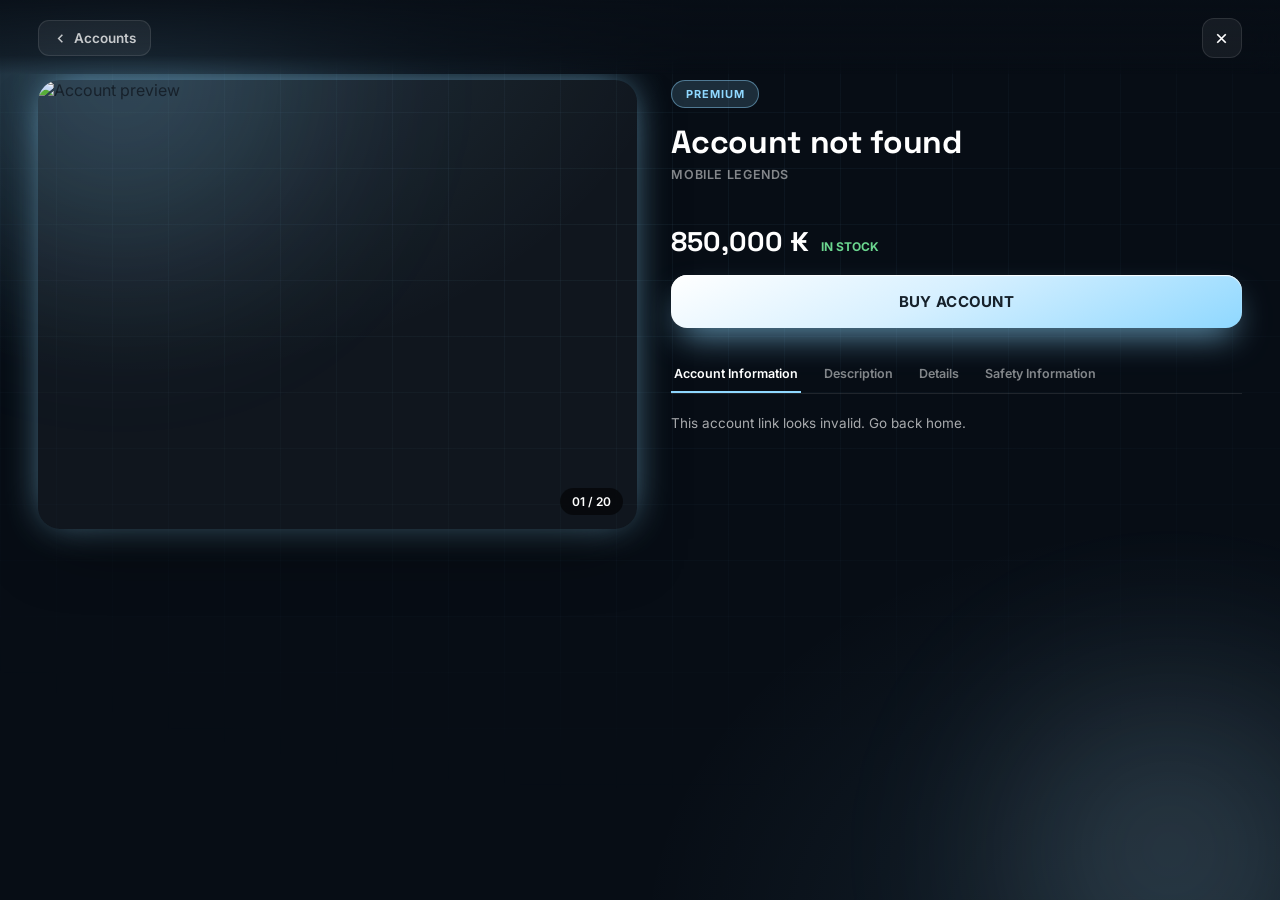
==== account-detail.html @ 7faafe24 "Add files via upload" ====
<!DOCTYPE html>
<html lang="en">
<head>
<meta charset="UTF-8">
<meta name="viewport" content="width=device-width, initial-scale=1.0, viewport-fit=cover">
<title>Account Detail — NIMBUS</title>
<link rel="preconnect" href="https://fonts.googleapis.com">
<link rel="preconnect" href="https://fonts.gstatic.com" crossorigin>
<link href="https://fonts.googleapis.com/css2?family=Space+Grotesk:wght@400;500;600;700&family=Inter:wght@400;500;600;700;800&display=swap" rel="stylesheet">
<link rel="stylesheet" href="style.css">
</head>
<body>

<div class="flow-page" id="flowPage">
  <div class="flow-bg"><div class="flow-grid"></div></div>
  <div class="flow-orb flow-orb--1"></div>
  <div class="flow-orb flow-orb--2"></div>

  <section class="flow-step" id="stepDetail" data-step="detail">
    <header class="flow-header">
      <div class="flow-header-left">
        <a class="flow-back" id="detailBackBtn" href="index.html"><svg viewBox="0 0 24 24" fill="none" stroke="currentColor" stroke-width="2.4" width="15" height="15"><path d="M15 6l-6 6 6 6"/></svg> Accounts</a>
      </div>
      <div class="flow-header-right">
        <a class="flow-icon-btn" href="index.html" aria-label="Home"><svg viewBox="0 0 24 24" fill="none" stroke="currentColor" stroke-width="2.4"><path d="M6 6l12 12M18 6 6 18"/></svg></a>
      </div>
    </header>
    <div class="flow-body">
      <div class="detail-body">
        <div class="detail-gallery">
          <div class="gallery-main" id="galleryMain">
            <img id="galleryMainImg" alt="Account preview" loading="eager">
            <img id="galleryMainImgNext" class="gm-right" alt="Account preview" loading="eager">
            <span class="gallery-counter" id="galleryCounter">01 / 20</span>
            <button class="gallery-nav prev" id="galleryPrev" aria-label="Previous image">‹</button>
            <button class="gallery-nav next" id="galleryNext" aria-label="Next image">›</button>
          </div>
          <div class="gallery-thumbs" id="galleryThumbs"></div>
        </div>
        <div class="detail-info">
          <span class="detail-badge" id="detailBadge">PREMIUM</span>
          <h2 class="detail-title" id="detailTitle">Account #001</h2>
          <span class="detail-game" id="detailGame">Mobile Legends</span>
          <div class="detail-stats" id="detailStats"></div>
          <div class="detail-price-row">
            <div class="detail-price" id="detailPrice">850,000 ₭</div>
            <span class="detail-stock in" id="detailStock">IN STOCK</span>
          </div>
          <button class="detail-buy" id="detailBuyBtn">BUY ACCOUNT</button>
          <div class="detail-tabs">
            <div class="detail-tab-nav" id="detailTabNav">
              <button class="tab-btn active" data-tab="info">Account Information</button>
              <button class="tab-btn" data-tab="desc">Description</button>
              <button class="tab-btn" data-tab="details">Details</button>
              <button class="tab-btn" data-tab="safety">Safety Information</button>
            </div>
            <div id="detailTabPanels"></div>
          </div>
        </div>
      </div>
    </div>
  </section>
</div>

<!-- FULLSCREEN IMAGE VIEWER -->
<div class="image-viewer" id="imageViewer" role="dialog" aria-modal="true" aria-hidden="true">
  <div class="viewer-top">
    <span class="viewer-counter" id="viewerCounter">01 / 20</span>
    <button class="viewer-close" id="viewerClose">× Close</button>
  </div>
  <button class="viewer-nav prev" id="viewerPrev" aria-label="Previous image">‹</button>
  <div class="viewer-stage" id="viewerStage">
    <img id="viewerImg" alt="Account image" draggable="false">
  </div>
  <button class="viewer-nav next" id="viewerNext" aria-label="Next image">›</button>
</div>

<!-- PURCHASE CONFIRMATION -->
<div class="purchase-confirm" id="purchaseConfirm" role="dialog" aria-modal="true" aria-hidden="true">
  <div class="pc-backdrop" id="pcBackdrop"></div>
  <div class="pc-panel">
    <h3>Are you sure you want to purchase this account?</h3>
    <div class="pc-row"><span>Account</span><b id="pcAccount">—</b></div>
    <div class="pc-row"><span>Price</span><b id="pcPrice">—</b></div>
    <div class="pc-row"><span>Stock</span><b id="pcStock">—</b></div>
    <div class="pc-actions">
      <button class="pc-btn pc-cancel" id="pcCancel">Cancel</button>
      <button class="pc-btn pc-confirm" id="pcConfirm">Confirm Purchase</button>
    </div>
  </div>
</div>

<!-- PURCHASE TOAST -->
<div class="flow-toast" id="flowToast">
  <svg viewBox="0 0 24 24" fill="none" stroke="currentColor" stroke-width="2.4"><path d="M20 6 9 17l-5-5"/></svg>
  <span id="flowToastText">Purchase successful!</span>
</div>

<script src="flow-data.js"></script>
<script src="flow-shell.js"></script>
<script src="account-detail.js"></script>
<script src="gallery.js"></script>
<script src="image-viewer.js"></script>
<script src="purchase.js"></script>
<script>initAccountDetailPage();</script>
</body>
</html>
---- style.css ----
:root{
    --sky:#8FD8FF;
    --sky-light:#BFEAFF;
    --ice:#E8F8FF;
    --white:#FFFFFF;
    --soft-white:#F7FBFF;
    --gray-light:#EEF4F8;
    --text-primary:#17212B;
    --text-secondary:#647482;
    --text-muted:#9AA8B3;
    --dark-1:#16212B;
    --dark-2:#22313D;
    --glow-blue: rgba(143,216,255,0.55);
    --glow-white: rgba(255,255,255,0.8);
    --border-glass: rgba(143,216,255,0.35);
    --shadow-soft: 0 20px 60px -20px rgba(23,33,43,0.18);
    --ease: cubic-bezier(.22,.61,.36,1);
  }

  *{ margin:0; padding:0; box-sizing:border-box; }
  html{ scroll-behavior:smooth; }
  body{
    font-family:'Inter', sans-serif;
    background: var(--soft-white);
    color: var(--text-primary);
    overflow-x:hidden;
    -webkit-font-smoothing:antialiased;
  }
  ::selection{ background: var(--sky); color:var(--dark-1); }

  h1,h2,h3, .display{
    font-family:'Space Grotesk', sans-serif;
    letter-spacing:-0.02em;
  }

  a{ text-decoration:none; color:inherit; }
  ul{ list-style:none; }
  button{ font-family:inherit; border:none; cursor:pointer; background:none; }
  img{ max-width:100%; display:block; }

  /* reduced motion */
  @media (prefers-reduced-motion: reduce){
    *{ animation-duration:0.001ms !important; animation-iteration-count:1 !important; transition-duration:0.001ms !important; }
  }

  /* ============ AMBIENT BACKGROUND ============ */
  .ambient{
    position:fixed; inset:0; z-index:-1; overflow:hidden;
    background:
      radial-gradient(ellipse 900px 600px at 12% 8%, rgba(143,216,255,0.35), transparent 60%),
      radial-gradient(ellipse 800px 700px at 90% 12%, rgba(255,255,255,0.9), transparent 55%),
      radial-gradient(ellipse 1000px 800px at 50% 100%, rgba(191,234,255,0.4), transparent 60%),
      linear-gradient(180deg, #F7FBFF 0%, #EEF4F8 100%);
  }
  .ambient::before{
    content:''; position:absolute; inset:0;
    background-image:
      linear-gradient(rgba(143,216,255,0.06) 1px, transparent 1px),
      linear-gradient(90deg, rgba(143,216,255,0.06) 1px, transparent 1px);
    background-size:64px 64px;
    mask-image: radial-gradient(ellipse 70% 60% at 50% 20%, black, transparent);
  }
  .orb{
    position:absolute; border-radius:50%; filter:blur(60px);
    animation: drift 26s ease-in-out infinite;
    opacity:0.55;
  }
  .orb--1{ width:420px; height:420px; top:-120px; left:-100px; background:radial-gradient(circle, rgba(143,216,255,0.7), transparent 70%); }
  .orb--2{ width:360px; height:360px; top:10%; right:-120px; background:radial-gradient(circle, rgba(255,255,255,0.9), transparent 70%); animation-delay:-8s; }
  .orb--3{ width:500px; height:500px; bottom:-200px; left:30%; background:radial-gradient(circle, rgba(191,234,255,0.6), transparent 70%); animation-delay:-16s; }
  @keyframes drift{
    0%,100%{ transform:translate(0,0) scale(1); }
    50%{ transform:translate(30px,-24px) scale(1.06); }
  }

  /* ============ NAVBAR ============ */
  .navbar{
    position:fixed; top:18px; left:50%; transform:translateX(-50%);
    width:min(1180px, 92vw);
    z-index:100;
    display:flex; align-items:center; justify-content:space-between;
    padding:16px 22px;
    background:rgba(255,255,255,0.55);
    backdrop-filter: blur(18px) saturate(160%);
    -webkit-backdrop-filter: blur(18px) saturate(160%);
    border:1px solid var(--border-glass);
    border-radius:20px;
    box-shadow: 0 8px 30px -12px rgba(23,33,43,0.12);
    transition: all .45s var(--ease);
  }
  .navbar.scrolled{
    padding:11px 22px;
    background:rgba(255,255,255,0.75);
    box-shadow: 0 14px 40px -14px rgba(23,33,43,0.22);
    backdrop-filter: blur(26px) saturate(180%);
  }
  .nav-left{ display:flex; align-items:center; gap:38px; }
  .logo{ display:flex; align-items:center; gap:9px; font-family:'Space Grotesk',sans-serif; font-weight:700; font-size:19px; letter-spacing:-0.01em; }
  .logo-mark{
    width:30px; height:30px; border-radius:9px;
    background: linear-gradient(145deg, #ffffff, #BFEAFF 55%, #8FD8FF);
    box-shadow: inset 0 1px 1px rgba(255,255,255,0.9), 0 6px 14px -4px rgba(143,216,255,0.8);
    position:relative;
  }
  .logo-mark::after{
    content:''; position:absolute; inset:7px; border-radius:5px;
    background: linear-gradient(145deg, var(--dark-2), var(--dark-1));
    opacity:0.85;
  }
  .nav-links{ display:flex; gap:30px; font-size:14.5px; font-weight:500; color:var(--text-secondary); }
  .nav-links a{ position:relative; transition:color .25s; padding:4px 0; }
  .nav-links a:hover, .nav-links a:focus-visible{ color:var(--text-primary); }
  .nav-links a::after{
    content:''; position:absolute; left:0; right:100%; bottom:-2px; height:2px;
    background:linear-gradient(90deg, var(--sky), transparent);
    transition:right .3s var(--ease);
  }
  .nav-links a:hover::after{ right:0; }
  .nav-right{ display:flex; align-items:center; gap:10px; }
  .icon-btn{
    width:38px; height:38px; border-radius:12px;
    display:flex; align-items:center; justify-content:center;
    background:rgba(143,216,255,0.14);
    border:1px solid transparent;
    transition: all .25s var(--ease);
    color:var(--text-primary);
  }
  .icon-btn:hover{ background:rgba(143,216,255,0.28); border-color:var(--border-glass); transform:translateY(-2px); }
  .icon-btn svg{ width:17px; height:17px; }
  .avatar{
    width:38px; height:38px; border-radius:12px;
    background: linear-gradient(145deg, var(--sky-light), var(--sky));
    box-shadow: inset 0 1px 2px rgba(255,255,255,0.7);
  }
  .nav-toggle{ display:none; }

  /* ============ BUTTONS ============ */
  .btn{
    position:relative; display:inline-flex; align-items:center; gap:8px;
    padding:14px 26px; border-radius:14px; font-weight:600; font-size:14.5px;
    transition: transform .2s var(--ease), box-shadow .2s var(--ease), background .2s var(--ease);
  }
  .btn-primary{
    color:var(--dark-1);
    background: linear-gradient(155deg, #ffffff, #d7f0ff 45%, var(--sky));
    box-shadow: inset 0 1px 1px rgba(255,255,255,0.95), 0 14px 30px -10px rgba(143,216,255,0.9);
  }
  .btn-primary:hover{ transform:translateY(-3px); box-shadow: inset 0 1px 1px rgba(255,255,255,0.95), 0 20px 38px -10px rgba(143,216,255,1); }
  .btn-primary:active{ transform:translateY(-1px) scale(0.98); }
  .btn-ghost{
    color:var(--text-primary);
    background:rgba(255,255,255,0.6);
    border:1px solid var(--border-glass);
  }
  .btn-ghost:hover{ transform:translateY(-3px); background:rgba(255,255,255,0.85); box-shadow:0 14px 28px -14px rgba(23,33,43,0.2); }
  .btn-ghost:active{ transform:translateY(-1px) scale(0.98); }

  /* ============ HERO ============ */
  .hero{
    position:relative; padding:170px 6vw 100px;
    display:grid; grid-template-columns:1.05fr 1fr; align-items:center; gap:40px;
    min-height:92vh;
  }
  .eyebrow{
    display:inline-flex; align-items:center; gap:8px;
    font-size:12.5px; font-weight:600; letter-spacing:0.08em; text-transform:uppercase;
    color:var(--text-secondary);
    padding:7px 14px; border-radius:100px;
    background:rgba(143,216,255,0.16); border:1px solid var(--border-glass);
    margin-bottom:26px;
  }
  .eyebrow .dot{ width:6px; height:6px; border-radius:50%; background:var(--sky); box-shadow:0 0 10px var(--sky); animation:pulse 2s infinite; }
  @keyframes pulse{ 0%,100%{opacity:1} 50%{opacity:.4} }

  .hero h1{
    font-size:clamp(42px, 6vw, 78px);
    line-height:0.98;
    font-weight:700;
    color:var(--text-primary);
  }
  .hero h1 .accent{
    background:linear-gradient(120deg, #6cc4f2, #8FD8FF 45%, #bfeaff);
    -webkit-background-clip:text; background-clip:text; color:transparent;
  }
  .hero p{
    margin-top:24px; max-width:460px;
    font-size:16.5px; line-height:1.7; color:var(--text-secondary);
  }
  .hero-actions{ display:flex; gap:14px; margin-top:38px; flex-wrap:wrap; }

  /* 3D hero object */
  .hero-visual{
    position:relative; height:560px; display:flex; align-items:center; justify-content:center;
    perspective:1400px;
  }
  .orbit-ring{
    position:absolute; border-radius:50%;
    border:1px solid rgba(143,216,255,0.35);
  }
  .orbit-ring--1{ width:380px; height:380px; animation: spin 26s linear infinite; }
  .orbit-ring--2{ width:460px; height:460px; border-style:dashed; animation: spin 40s linear infinite reverse; opacity:0.6;}
  @keyframes spin{ from{ transform:rotate(0)} to{ transform:rotate(360deg)} }

  .core{
    position:relative; width:260px; height:260px;
    animation: float 9s ease-in-out infinite;
    transform-style:preserve-3d;
  }
  @keyframes float{
    0%,100%{ transform: translateY(0) rotateX(8deg) rotateY(-14deg); }
    50%{ transform: translateY(-16px) rotateX(4deg) rotateY(10deg); }
  }
  .core-face{
    position:absolute; inset:0; border-radius:38% 62% 55% 45% / 45% 40% 60% 55%;
    background:
      radial-gradient(circle at 30% 25%, rgba(255,255,255,0.95), transparent 45%),
      linear-gradient(150deg, #eaf8ff 0%, #bfeaff 45%, #6fc3f0 100%);
    box-shadow:
      inset -18px -18px 40px rgba(23,33,43,0.14),
      inset 14px 14px 30px rgba(255,255,255,0.85),
      0 40px 80px -20px rgba(111,195,240,0.6);
  }
  .core-ring{
    position:absolute; inset:-2px; border-radius:38% 62% 55% 45% / 45% 40% 60% 55%;
    border:1px solid rgba(255,255,255,0.7);
    mix-blend-mode:overlay;
  }
  .core-shadow{
    position:absolute; bottom:-70px; left:50%; transform:translateX(-50%);
    width:200px; height:26px; border-radius:50%;
    background:radial-gradient(ellipse, rgba(23,33,43,0.16), transparent 70%);
    animation: shadowPulse 9s ease-in-out infinite;
  }
  @keyframes shadowPulse{ 0%,100%{ transform:translateX(-50%) scale(1); opacity:0.6 } 50%{ transform:translateX(-50%) scale(0.85); opacity:0.35 } }

  .float-card{
    position:absolute;
    display:flex; align-items:center; gap:9px;
    padding:11px 16px; border-radius:14px;
    background:rgba(255,255,255,0.65);
    backdrop-filter:blur(14px);
    -webkit-backdrop-filter:blur(14px);
    border:1px solid var(--border-glass);
    box-shadow: 0 16px 34px -16px rgba(23,33,43,0.22), 0 0 0 1px rgba(255,255,255,0.4) inset;
    font-size:13px; font-weight:600; color:var(--text-primary);
    animation: floaty 6s ease-in-out infinite;
  }
  .float-card svg{ width:15px; height:15px; color:#4fb4ec; flex-shrink:0; }
  .fc-1{ top:6%; left:-4%; animation-delay:0s; }
  .fc-2{ bottom:20%; right:-8%; animation-delay:-2s; }
  .fc-3{ top:60%; left:-10%; animation-delay:-4s; }
  @keyframes floaty{ 0%,100%{ transform:translateY(0) } 50%{ transform:translateY(-12px) } }

  /* ============ SECTION SHELL ============ */
  .section{ padding:100px 6vw; position:relative; }
  .section-head{ display:flex; align-items:flex-end; justify-content:space-between; margin-bottom:52px; gap:24px; flex-wrap:wrap; }
  .section-head h2{ font-size:clamp(30px,3.4vw,44px); font-weight:700; }
  .section-head p{ color:var(--text-secondary); margin-top:10px; max-width:480px; font-size:15px; }
  .view-all{ display:flex; align-items:center; gap:6px; font-weight:600; font-size:14.5px; color:var(--text-primary); padding-bottom:6px; border-bottom:1px solid var(--border-glass); transition:gap .25s; }
  .view-all:hover{ gap:10px; }

  .reveal{ opacity:0; transform:translateY(30px); filter:blur(8px); transition: opacity .8s var(--ease), transform .8s var(--ease), filter .8s var(--ease); }
  .reveal.in{ opacity:1; transform:translateY(0); filter:blur(0); }

  /* ============ CATEGORY ============ */
  .cat-grid{ display:grid; grid-template-columns:repeat(4,1fr); gap:18px; }
  .cat-card{
    position:relative; overflow:hidden;
    padding:30px 20px; border-radius:20px; text-align:center;
    background:rgba(255,255,255,0.55);
    border:1px solid var(--border-glass);
    backdrop-filter:blur(10px);
    box-shadow: var(--shadow-soft);
    transition: transform .35s var(--ease), box-shadow .35s var(--ease), background .35s var(--ease), border-color .35s var(--ease);
    cursor:pointer;
  }
  .cat-card:hover{
    transform: translateY(-10px) scale(1.03);
    border-color: rgba(143,216,255,0.7);
    background: linear-gradient(160deg, rgba(255,255,255,0.85), rgba(191,234,255,0.55));
    box-shadow: 0 30px 50px -18px rgba(111,195,240,0.5);
  }
  .cat-card.cs-press{ transform: scale(0.96); transition: transform .12s ease; }
  .cat-card.cs-charging{ border-color: var(--cs-card-accent, var(--sky)); box-shadow: 0 0 0 2px var(--cs-card-accent, var(--sky)), 0 30px 60px -18px var(--cs-card-accent, var(--sky)); }
  .cat-icon{
    width:50px; height:50px; margin:0 auto 16px; border-radius:14px;
    display:flex; align-items:center; justify-content:center;
    background: linear-gradient(155deg, rgba(255,255,255,0.85), rgba(143,216,255,0.35));
    border:1px solid var(--border-glass);
    box-shadow: inset 0 1px 1px rgba(255,255,255,0.9), 0 10px 22px -12px rgba(111,195,240,0.7);
    transition: transform .4s var(--ease), background .4s var(--ease);
  }
  .cat-icon svg{ width:22px; height:22px; color:#3f9fd6; }
  .cat-card:hover .cat-icon{ transform: rotate(-8deg) scale(1.15); background: linear-gradient(155deg, rgba(255,255,255,0.95), rgba(143,216,255,0.55)); }
  .cat-card h3{ font-size:15px; font-weight:600; }
  .cat-card span{ font-size:12.5px; color:var(--text-muted); }

  /* ============ CARD CLICK FX (press / glow / flash / shockwave / particles) ============ */
  .fx-burst{
    position:fixed; z-index:2400; top:0; left:0; width:0; height:0; pointer-events:none;
  }
  .fx-flash{
    position:absolute; top:0; left:0; width:140px; height:140px; margin:-70px 0 0 -70px;
    border-radius:50%;
    background: radial-gradient(circle, rgba(255,255,255,0.95), var(--fx-accent, var(--sky)) 45%, transparent 72%);
    opacity:0; transform:scale(0.2);
    animation: fxFlash .32s ease-out forwards;
  }
  @keyframes fxFlash{
    0%{ opacity:0; transform:scale(0.2); }
    30%{ opacity:1; transform:scale(1); }
    100%{ opacity:0; transform:scale(1.6); }
  }
  .fx-ring{
    position:absolute; top:0; left:0; width:36px; height:36px; margin:-18px 0 0 -18px;
    border-radius:50%; border:2px solid var(--fx-accent, var(--sky));
    opacity:0.9; transform:scale(0.4);
    animation: fxRing .55s var(--ease) forwards;
  }
  .fx-ring.fx-ring-2{ animation-delay:.08s; border-width:1.5px; }
  @keyframes fxRing{
    0%{ opacity:0.85; transform:scale(0.3); }
    100%{ opacity:0; transform:scale(7.5); }
  }
  .fx-particle{
    position:absolute; top:0; left:0; width:5px; height:5px; margin:-2.5px 0 0 -2.5px;
    border-radius:50%; background: var(--fx-accent, var(--sky));
    box-shadow: 0 0 8px 1px var(--fx-accent, var(--sky));
    opacity:1;
    animation: fxParticle .6s var(--ease) forwards;
  }
  @keyframes fxParticle{
    0%{ transform: translate(0,0) scale(1); opacity:1; }
    100%{ transform: translate(var(--px), var(--py)) scale(0); opacity:0; }
  }

  /* ============ CATEGORY SHOWCASE (dark glass, premium/futuristic) ============ */
  .cat-showcase{
    position:fixed; inset:0; z-index:2200; display:flex; align-items:center; justify-content:center;
    padding:24px; padding: max(24px, env(safe-area-inset-top)) max(24px, env(safe-area-inset-right)) max(24px, env(safe-area-inset-bottom)) max(24px, env(safe-area-inset-left));
    opacity:0; visibility:hidden; pointer-events:none;
    transition: opacity .3s var(--ease), visibility 0s linear .3s;
  }
  .cat-showcase.open{
    opacity:1; visibility:visible; pointer-events:auto;
    transition: opacity .3s var(--ease), visibility 0s linear 0s;
  }
  .cs-backdrop{
    position:absolute; inset:0;
    background: rgba(8,12,18,0.72);
    backdrop-filter: blur(18px) saturate(1.1);
    -webkit-backdrop-filter: blur(18px) saturate(1.1);
  }
  .cs-panel{
    position:relative; width:min(680px, 100%); max-height:88vh; overflow-y:auto;
    -webkit-overflow-scrolling:touch;
    border-radius:28px;
    background: linear-gradient(165deg, rgba(28,38,50,0.92), rgba(16,22,30,0.95));
    border:1px solid rgba(255,255,255,0.08);
    box-shadow: 0 40px 100px -30px rgba(0,0,0,0.7), 0 0 0 1px rgba(255,255,255,0.04) inset, 0 0 60px -10px var(--cs-accent, var(--sky));
    transform: scale(0.9); opacity:0; filter:blur(10px);
    transition: transform .4s var(--ease), opacity .35s var(--ease), filter .4s var(--ease);
  }
  .cat-showcase.open .cs-panel{ transform:scale(1); opacity:1; filter:blur(0); }
  .cs-panel::before{
    content:''; position:absolute; inset:0; border-radius:28px; pointer-events:none; z-index:2;
    background: linear-gradient(120deg, transparent 30%, rgba(255,255,255,0.06) 48%, transparent 66%);
    transform: translateX(-140%);
    animation: iceShine 5s ease-in-out infinite;
  }
  .cs-close{
    position:absolute; top:16px; right:16px; z-index:5; width:38px; height:38px; border-radius:50%;
    display:flex; align-items:center; justify-content:center;
    background:rgba(255,255,255,0.08); border:1px solid rgba(255,255,255,0.14);
    color:#fff; font-size:20px; line-height:1; backdrop-filter:blur(6px);
    transition: background .2s ease, transform .2s ease;
  }
  .cs-close:hover{ background:rgba(255,255,255,0.18); transform:rotate(90deg); }

  .cs-hero{
    position:relative; padding:44px 28px 26px; text-align:center; overflow:hidden;
    background:
      radial-gradient(ellipse 380px 220px at 50% -10%, color-mix(in srgb, var(--cs-accent, var(--sky)) 35%, transparent), transparent 70%);
  }
  .cs-hero-icon{
    width:84px; height:84px; margin:0 auto 18px; border-radius:22px;
    display:flex; align-items:center; justify-content:center;
    background: linear-gradient(155deg, rgba(255,255,255,0.12), color-mix(in srgb, var(--cs-accent, var(--sky)) 30%, transparent));
    border:1px solid rgba(255,255,255,0.18);
    box-shadow: 0 0 0 1px rgba(255,255,255,0.06) inset, 0 20px 44px -14px var(--cs-accent, var(--sky));
    opacity:0; transform: scale(0.8) translateY(10px); filter:blur(6px);
    animation: csHeroIn .55s var(--ease) .05s forwards;
  }
  .cs-hero-icon svg{ width:38px; height:38px; color:#fff; }
  @keyframes csHeroIn{
    0%{ opacity:0; transform:scale(0.8) translateY(10px); filter:blur(6px); }
    60%{ opacity:1; transform:scale(1.06) translateY(0); filter:blur(0); }
    100%{ opacity:1; transform:scale(1) translateY(0); filter:blur(0); }
  }
  .cs-badge{
    display:inline-block; font-size:11px; font-weight:700; letter-spacing:0.08em; text-transform:uppercase;
    padding:6px 14px; border-radius:100px; margin-bottom:10px;
    color: var(--cs-accent, var(--sky));
    background: color-mix(in srgb, var(--cs-accent, var(--sky)) 16%, transparent);
    border:1px solid color-mix(in srgb, var(--cs-accent, var(--sky)) 45%, transparent);
    opacity:0; animation: csFadeUp .5s var(--ease) .1s forwards;
  }
  .cs-title{ font-family:'Space Grotesk',sans-serif; font-size:28px; font-weight:700; color:#fff; margin-bottom:6px;
    opacity:0; animation: csFadeUp .5s var(--ease) .16s forwards; }
  .cs-subtitle{ font-size:14px; color:rgba(255,255,255,0.55); max-width:420px; margin:0 auto;
    opacity:0; animation: csFadeUp .5s var(--ease) .22s forwards; }
  @keyframes csFadeUp{ from{ opacity:0; transform:translateY(14px); } to{ opacity:1; transform:translateY(0); } }

  .cs-stats{ display:grid; grid-template-columns:repeat(3,1fr); gap:10px; padding:22px 24px 6px; }
  .cs-stat{
    padding:16px 10px; border-radius:16px; text-align:center;
    background: rgba(255,255,255,0.04); border:1px solid rgba(255,255,255,0.08);
    opacity:0; transform:translateY(20px); animation: csFadeUp .45s var(--ease) forwards;
  }
  .cs-stat b{ display:block; font-family:'Space Grotesk',sans-serif; font-size:19px; color:#fff; margin-bottom:3px; }
  .cs-stat span{ font-size:10.5px; color:rgba(255,255,255,0.5); text-transform:uppercase; letter-spacing:0.06em; }

  .cs-section-label{
    padding:24px 24px 10px; font-size:12px; font-weight:700; letter-spacing:0.08em; text-transform:uppercase;
    color:rgba(255,255,255,0.45);
  }
  .cs-items{
    display:flex; gap:12px; padding:0 24px 8px; overflow-x:auto; scroll-snap-type:x proximity;
    -webkit-overflow-scrolling:touch;
  }
  .cs-items::-webkit-scrollbar{ display:none; }
  .cs-item{
    position:relative; flex:0 0 128px; scroll-snap-align:start;
    padding:14px 12px; border-radius:16px; text-align:left;
    background: rgba(255,255,255,0.045); border:1px solid var(--rarity-c, rgba(255,255,255,0.1));
    box-shadow: 0 0 22px -8px var(--rarity-c, transparent);
    opacity:0; transform:translateY(16px) scale(0.94); animation: csFadeUp .4s var(--ease) forwards;
    transition: transform .25s var(--ease), box-shadow .25s var(--ease);
  }
  .cs-item:active{ transform: scale(0.95); }
  .cs-item-icon{
    width:34px; height:34px; border-radius:10px; margin-bottom:10px;
    display:flex; align-items:center; justify-content:center;
    background: color-mix(in srgb, var(--rarity-c, #8FD8FF) 22%, rgba(255,255,255,0.06));
  }
  .cs-item-icon svg{ width:17px; height:17px; color:#fff; }
  .cs-item-name{ font-size:12.5px; font-weight:600; color:#fff; line-height:1.3; margin-bottom:6px; }
  .cs-item-rarity{ font-size:9.5px; font-weight:700; letter-spacing:0.06em; text-transform:uppercase; color: var(--rarity-c, #8FD8FF); }

  .cs-cta-row{ display:flex; gap:10px; padding:24px; }
  .cs-cta{
    flex:1; padding:15px; border-radius:14px; text-align:center; font-weight:700; font-size:14.5px;
    background: linear-gradient(135deg, var(--cs-accent, var(--sky)), color-mix(in srgb, var(--cs-accent, var(--sky)) 60%, #fff));
    color:#0d1420;
    box-shadow: 0 16px 34px -12px var(--cs-accent, var(--sky));
    transition: transform .2s var(--ease), box-shadow .2s var(--ease);
    position:relative; overflow:hidden;
  }
  .cs-cta:active{ transform:scale(0.96); }
  .cs-cta-secondary{
    flex:0 0 auto; padding:15px 20px; border-radius:14px; font-weight:600; font-size:14px;
    background:rgba(255,255,255,0.06); color:rgba(255,255,255,0.75); border:1px solid rgba(255,255,255,0.12);
    transition: background .2s ease, transform .2s ease;
  }
  .cs-cta-secondary:active{ transform:scale(0.96); }

  @media (max-width:560px){
    .cs-panel{ max-height:92vh; border-radius:24px; }
    .cs-hero{ padding:38px 20px 22px; }
    .cs-title{ font-size:23px; }
    .cs-stats{ grid-template-columns:repeat(3,1fr); padding:18px 16px 4px; gap:8px; }
    .cs-stat{ padding:12px 6px; }
    .cs-section-label{ padding:20px 16px 8px; }
    .cs-items{ padding:0 16px 6px; }
    .cs-cta-row{ padding:16px; }
  }

  /* ============ PRODUCTS ============ */
  .product-grid{ display:grid; grid-template-columns:repeat(4,1fr); gap:22px; }
  .p-card{
    position:relative; overflow:hidden;
    border-radius:22px; padding:18px;
    background:rgba(255,255,255,0.6);
    border:1px solid var(--border-glass);
    backdrop-filter:blur(10px);
    box-shadow:var(--shadow-soft);
    transition: transform .4s var(--ease), box-shadow .4s var(--ease), border-color .4s var(--ease);
  }
  .p-card:hover{
    transform: translateY(-8px) scale(1.02);
    border-color:rgba(143,216,255,0.8);
    box-shadow: 0 34px 60px -22px rgba(111,195,240,0.55);
  }
  .p-media{
    position:relative; height:150px; border-radius:16px; margin-bottom:16px;
    background: linear-gradient(150deg, #eaf8ff, #cdeeff 60%, #a6ddfa);
    display:flex; align-items:center; justify-content:center;
    overflow:hidden;
  }
  .p-media::before{
    content:''; position:absolute; inset:0;
    background: linear-gradient(120deg, transparent 30%, rgba(255,255,255,0.75) 48%, transparent 66%);
    transform: translateX(-120%);
  }
  .p-card:hover .p-media::before{ animation: sweep 1.6s var(--ease); }
  @keyframes sweep{ to{ transform:translateX(120%); } }
  .p-emoji{
    width:64px; height:64px; border-radius:18px;
    display:flex; align-items:center; justify-content:center;
    background: linear-gradient(155deg, rgba(255,255,255,0.85), rgba(255,255,255,0.25));
    border:1px solid rgba(255,255,255,0.6);
    box-shadow: inset 0 1px 1px rgba(255,255,255,0.9), 0 16px 24px -12px rgba(23,33,43,0.2);
    filter: drop-shadow(0 14px 14px rgba(23,33,43,0.1));
    transition: transform .4s var(--ease);
  }
  .p-emoji svg{ width:28px; height:28px; color:#2f7ea8; }
  .p-card:hover .p-emoji{ transform: scale(1.08) translateY(-4px) rotate(2deg); }
  .p-badge{
    position:absolute; top:10px; left:10px; font-size:10.5px; font-weight:700;
    padding:4px 9px; border-radius:100px; letter-spacing:0.02em;
    background:rgba(255,255,255,0.85); color:#2f8fc2; border:1px solid rgba(143,216,255,0.5);
  }
  .p-cat{ font-size:11.5px; color:var(--text-muted); text-transform:uppercase; letter-spacing:0.05em; font-weight:600; }
  .p-name{ font-size:15.5px; font-weight:600; margin:5px 0 10px; }
  .p-foot{ display:flex; align-items:center; justify-content:space-between; }
  .p-price{ font-family:'Space Grotesk',sans-serif; font-weight:700; font-size:17px; }
  .p-stock{ font-size:11px; color:#4fae6f; font-weight:600; }
  .buy-btn{
    width:38px; height:38px; border-radius:11px; flex-shrink:0;
    display:flex; align-items:center; justify-content:center;
    background: linear-gradient(155deg, #ffffff, var(--sky));
    box-shadow: inset 0 1px 1px rgba(255,255,255,0.9), 0 10px 20px -8px rgba(143,216,255,0.9);
    transition: transform .25s var(--ease);
  }
  .buy-btn:hover{ transform:scale(1.08) rotate(-6deg); }
  .buy-btn svg{ width:16px; height:16px; color:var(--dark-1); }

  .p-viewmore{
    display:flex; align-items:center; justify-content:center; gap:5px;
    width:100%; margin-top:12px; padding:10px; border-radius:11px;
    font-size:13px; font-weight:600; color:#2f7ea8;
    background:rgba(143,216,255,0.14);
    border:1px solid rgba(143,216,255,0.3);
    transition: background .25s var(--ease), transform .25s var(--ease), gap .25s var(--ease);
  }
  .p-viewmore svg{ width:14px; height:14px; transition:transform .25s var(--ease); }
  .p-viewmore:hover{ background:rgba(143,216,255,0.28); gap:8px; }
  .p-viewmore:active{ transform:scale(0.97); }

  /* ============ PRODUCT STACK MODAL ============ */
  .stack-modal{
    position:fixed; inset:0; z-index:1000;
    display:flex; align-items:flex-end; justify-content:center;
    padding-bottom: max(28px, env(safe-area-inset-bottom));
    opacity:0; visibility:hidden;
    transition: opacity .4s var(--ease), visibility 0s linear .4s;
  }
  .stack-modal.open{
    opacity:1; visibility:visible;
    transition: opacity .4s var(--ease), visibility 0s linear 0s;
  }
  .stack-backdrop{
    position:absolute; inset:0;
    background:
      radial-gradient(ellipse 700px 500px at 50% 15%, rgba(143,216,255,0.25), transparent 60%),
      linear-gradient(190deg, rgba(23,33,43,0.38), rgba(16,26,34,0.58));
    backdrop-filter: blur(10px);
    -webkit-backdrop-filter: blur(10px);
  }

  .frost-layer{ position:absolute; inset:0; overflow:hidden; pointer-events:none; z-index:5; }
  .frost-flake{
    position:absolute; color:rgba(255,255,255,0.55); filter:blur(0.2px);
    animation: flakeDrift linear infinite;
    opacity:0;
  }
  .stack-modal.open .frost-flake{ opacity:1; }
  .ff-1{ width:22px; height:22px; top:-8%; left:14%; animation-duration:13s; animation-delay:.2s; }
  .ff-2{ width:14px; height:14px; top:-8%; left:70%; animation-duration:17s; animation-delay:2.2s; }
  .ff-3{ width:17px; height:17px; top:-8%; left:38%; animation-duration:15s; animation-delay:4.4s; }
  .ff-4{ width:12px; height:12px; top:-8%; left:86%; animation-duration:19s; animation-delay:1.1s; }
  @keyframes flakeDrift{
    0%{ transform: translateY(0) translateX(0) rotate(0deg); opacity:0; }
    8%{ opacity:0.8; }
    92%{ opacity:0.6; }
    100%{ transform: translateY(112vh) translateX(24px) rotate(140deg); opacity:0; }
  }
  .stack-close{
    position:absolute; top:26px; right:26px; z-index:60;
    width:44px; height:44px; border-radius:14px;
    display:flex; align-items:center; justify-content:center;
    background:rgba(255,255,255,0.85);
    border:1px solid var(--border-glass);
    box-shadow: 0 14px 30px -12px rgba(23,33,43,0.3);
    transform: scale(0.85);
    opacity:0;
    transition: transform .35s var(--ease) .05s, opacity .35s var(--ease) .05s, background .2s;
  }
  .stack-modal.open .stack-close{ transform:scale(1); opacity:1; }
  .stack-close:hover{ background:#fff; transform:scale(1.06); }
  .stack-close svg{ width:18px; height:18px; color:var(--text-primary); }

  /* entrance: slide up from fully off-screen, not a center pop */
  .stack-stage{
    position:relative;
    transform: translateY(120%);
    opacity:0;
    transition: transform .55s cubic-bezier(.16,1,.3,1), opacity .35s var(--ease);
  }
  .stack-modal.open .stack-stage{ transform:translateY(0); opacity:1; }

  .stack-viewport{
    position:relative;
    width:min(380px, 90vw);
    display:flex; flex-direction:column; align-items:center;
  }

  /* ---- hero card: the selected product, full detail ---- */
  .stack-hero{
    position:relative; width:100%; height:420px;
    border-radius:28px;
    background: rgba(255,255,255,0.97);
    border:1px solid var(--border-glass);
    display:flex; flex-direction:column;
    overflow:hidden;
    transition: opacity .22s ease;
    animation: iceGlow 4.5s ease-in-out infinite, heroIn .5s var(--ease) both;
  }
  @keyframes heroIn{
    from{ opacity:0; transform:translateY(10px) scale(0.97); }
    to{ opacity:1; transform:translateY(0) scale(1); }
  }
  @keyframes iceGlow{
    0%,100%{ box-shadow: 0 26px 54px -20px rgba(23,33,43,0.3), 0 0 0 0 rgba(143,216,255,0); }
    50%{ box-shadow: 0 26px 54px -20px rgba(23,33,43,0.3), 0 0 32px 4px rgba(143,216,255,0.35); }
  }
  .stack-media{
    position:relative; height:210px; border-radius:20px; margin:18px 18px 16px; flex-shrink:0;
    background: linear-gradient(150deg, #eaf8ff, #cdeeff 60%, #a6ddfa);
    display:flex; align-items:center; justify-content:center;
    overflow:hidden;
  }
  .stack-media::before{
    content:''; position:absolute; inset:0;
    background: linear-gradient(120deg, transparent 30%, rgba(255,255,255,0.8) 48%, transparent 66%);
    transform: translateX(-130%);
    animation: iceShine 4s ease-in-out infinite;
  }
  @keyframes iceShine{ 0%,55%{ transform:translateX(-130%); } 85%,100%{ transform:translateX(130%); } }
  .stack-media svg{ width:72px; height:72px; color:#2f7ea8; filter: drop-shadow(0 12px 12px rgba(23,33,43,0.15)); position:relative; z-index:1; }
  .stack-badge{
    position:absolute; top:12px; left:12px; font-size:11.5px; font-weight:700;
    padding:6px 12px; border-radius:100px; letter-spacing:0.02em;
    background:rgba(255,255,255,0.9); color:#2f8fc2; border:1px solid rgba(143,216,255,0.5);
  }
  .stack-cat{ font-size:12.5px; color:var(--text-muted); text-transform:uppercase; letter-spacing:0.05em; font-weight:600; padding:0 20px; }
  .stack-name{ font-size:21px; font-weight:700; margin:6px 0 0; font-family:'Space Grotesk',sans-serif; line-height:1.25; padding:0 20px; }
  .stack-cta{ display:flex; align-items:center; justify-content:space-between; margin-top:auto; padding:14px 20px 20px; }
  .stack-price{ font-family:'Space Grotesk',sans-serif; font-weight:700; font-size:23px; }
  .stack-stock{ font-size:12.5px; color:#4fae6f; font-weight:600; display:block; margin-top:2px; }
  .stack-buy{
    padding:12px 22px; border-radius:13px; font-weight:600; font-size:14.5px;
    background: linear-gradient(155deg, #ffffff, #d7f0ff 45%, var(--sky));
    box-shadow: inset 0 1px 1px rgba(255,255,255,0.95), 0 12px 24px -10px rgba(143,216,255,0.9);
    transition: transform .2s var(--ease);
  }
  .stack-buy:hover{ transform:translateY(-2px); }

  /* ---- fan: the other 3 cards slide out from behind the hero ---- */
  .stack-fan{
    position:relative; width:100%; height:118px; margin-top:24px;
  }
  .fan-card{
    position:absolute; top:0; left:50%; width:140px; height:112px;
    margin-left:-70px;
    padding:13px 13px 11px;
    border-radius:18px;
    background: rgba(255,255,255,0.94);
    border:1px solid var(--border-glass);
    box-shadow: 0 16px 30px -14px rgba(23,33,43,0.28);
    display:flex; flex-direction:column; gap:6px;
    cursor:pointer;
    opacity:0;
    transform: translate(0,-30px) scale(0.75) rotate(0deg);
    transition: box-shadow .25s var(--ease), background .25s var(--ease), opacity .22s ease;
    animation: fanOut .55s var(--ease) both;
  }
  .fan-card:hover{ background:#fff; box-shadow: 0 20px 36px -14px rgba(111,195,240,0.5); transform: translate(var(--fx),var(--fy)) scale(1.05) rotate(var(--fr)); }
  .fan-card:nth-child(1){ animation-delay:.08s; --fx:-112px; --fy:8px; --fr:-10deg; }
  .fan-card:nth-child(2){ animation-delay:.18s; --fx:0px;    --fy:18px; --fr:2deg;  }
  .fan-card:nth-child(3){ animation-delay:.28s; --fx:112px;  --fy:8px; --fr:10deg;  }
  @keyframes fanOut{
    from{ opacity:0; transform: translate(0,-30px) scale(0.75) rotate(0deg); }
    to{   opacity:1; transform: translate(var(--fx),var(--fy)) scale(1) rotate(var(--fr)); }
  }
  .fan-icon{
    width:32px; height:32px; border-radius:10px; flex-shrink:0;
    background: linear-gradient(155deg, rgba(255,255,255,0.9), rgba(143,216,255,0.4));
    border:1px solid rgba(143,216,255,0.4);
    display:flex; align-items:center; justify-content:center;
  }
  .fan-icon svg{ width:16px; height:16px; color:#2f7ea8; }
  .fan-name{ font-size:12px; font-weight:600; color:var(--text-primary); line-height:1.25; display:-webkit-box; -webkit-line-clamp:2; -webkit-box-orient:vertical; overflow:hidden; }
  .fan-price{ font-size:11.5px; font-weight:700; color:#2f7ea8; margin-top:auto; }

  .stack-hint{
    display:block; text-align:center; margin-top:18px;
    font-size:12.5px; color:rgba(255,255,255,0.8); font-weight:500;
  }

  /* FLIP swap clones: floating copies used to animate hero <-> fan-card swap */
  .flip-clone{
    position:fixed; z-index:1200; pointer-events:none;
    box-shadow: 0 26px 54px -20px rgba(23,33,43,0.35);
    overflow:hidden;
    will-change: top, left, width, height, transform, opacity, border-radius;
  }
  .flip-clone.is-hero{
    background: rgba(255,255,255,0.97);
    border:1px solid var(--border-glass);
    display:flex; flex-direction:column;
  }
  .flip-clone.is-fan{
    background: rgba(255,255,255,0.94);
    border:1px solid var(--border-glass);
    display:flex; flex-direction:column; gap:6px;
    padding:13px 13px 11px;
  }
  .flip-clone .fan-name{ -webkit-line-clamp:2; }

  @media (max-width: 520px){
    .stack-viewport{ width:min(320px, 90vw); }
    .stack-hero{ height:380px; }
    .stack-media{ height:170px; }
    .fan-card{ width:118px; height:102px; margin-left:-59px; }
    .fan-card:nth-child(1){ --fx:-96px; }
    .fan-card:nth-child(3){ --fx:96px; }
  }


  /* ============ FOOTER ============ */
  footer{
    padding:80px 6vw 40px;
    background: linear-gradient(180deg, transparent, rgba(143,216,255,0.08));
    border-top:1px solid rgba(143,216,255,0.25);
  }
  .foot-grid{ margin-bottom:50px; }
  .foot-brand p{ color:var(--text-secondary); font-size:14px; margin-top:14px; max-width:420px; line-height:1.7; }
  .foot-bottom{ display:flex; justify-content:space-between; align-items:center; padding-top:26px; border-top:1px solid rgba(143,216,255,0.2); font-size:13px; color:var(--text-muted); flex-wrap:wrap; gap:14px; }
  .pay-icons{ display:flex; gap:8px; }
  .pay-icons span{ padding:6px 10px; border-radius:8px; background:rgba(143,216,255,0.14); font-size:11px; font-weight:600; color:var(--text-secondary); }

  /* ============ RESPONSIVE ============ */
  @media (max-width: 1080px){
    .hero{ grid-template-columns:1fr; padding-top:150px; text-align:center; }
    .hero p{ margin-left:auto; margin-right:auto; }
    .hero-actions{ justify-content:center; }
    .hero-visual{ height:420px; margin-top:20px; }
    .cat-grid{ grid-template-columns:repeat(3,1fr); }
    .product-grid{ grid-template-columns:repeat(2,1fr); }
  }
  @media (max-width: 720px){
    .nav-links{ display:none; }
    .navbar{ padding:12px 16px; }
    .cat-grid{ grid-template-columns:repeat(2,1fr); }
    .product-grid{ grid-template-columns:1fr 1fr; gap:14px; }
    .section{ padding:70px 5vw; }
    .hero{ padding-top:140px; padding-bottom:70px; }
  }

  /* ════════════════════════════════════════════════════════════════
     GAME-ID MARKETPLACE FLOW
     CARD → GAME SELECTION → ACCOUNT LIST → ACCOUNT DETAIL → PURCHASE
     ════════════════════════════════════════════════════════════════ */

  /* ---------- shell shared by all 3 flow steps ---------- */
  .flow-screen{
    position:fixed; inset:0; z-index:2600;
    height:100vh;
    height:100dvh;
    opacity:0; visibility:hidden; pointer-events:none;
    transition: opacity .35s var(--ease), visibility 0s linear .35s;
    overflow-x:hidden;
  }
  .flow-screen.open{ opacity:1; visibility:visible; pointer-events:auto; transition: opacity .35s var(--ease); }
  body.flow-lock{ overflow:hidden; }

  .flow-bg{ position:absolute; inset:0; z-index:0; overflow:hidden; }
  .flow-bg::before{
    content:''; position:absolute; inset:0;
    background:
      radial-gradient(ellipse 900px 700px at 12% -5%, rgba(143,216,255,0.16), transparent 60%),
      radial-gradient(ellipse 900px 700px at 92% 105%, rgba(143,216,255,0.1), transparent 60%),
      rgba(8,14,22,0.9);
    backdrop-filter: blur(22px) saturate(1.1);
    -webkit-backdrop-filter: blur(22px) saturate(1.1);
  }
  .flow-grid{ position:absolute; inset:0;
    background-image:
      linear-gradient(rgba(143,216,255,0.055) 1px, transparent 1px),
      linear-gradient(90deg, rgba(143,216,255,0.055) 1px, transparent 1px);
    background-size:56px 56px;
    mask-image: radial-gradient(ellipse 85% 65% at 50% 25%, black, transparent);
  }
  .flow-orb{ position:absolute; border-radius:50%; filter:blur(90px); opacity:0.4; animation: drift 32s ease-in-out infinite; }
  .flow-orb--1{ width:520px; height:520px; top:-180px; left:-140px; background:radial-gradient(circle, rgba(143,216,255,0.65), transparent 70%); }
  .flow-orb--2{ width:460px; height:460px; bottom:-180px; right:-120px; background:radial-gradient(circle, rgba(191,234,255,0.55), transparent 70%); animation-delay:-16s; }

  .flow-step{
    position:absolute; inset:0; z-index:1; display:none; flex-direction:column;
    opacity:0; transform:scale(0.96) translateY(14px); filter:blur(12px);
    transition: opacity .5s var(--ease), transform .5s var(--ease), filter .5s var(--ease);
    overflow-x:hidden;
  }
  .flow-step.active{ display:flex; }
  .flow-step.step-in{ opacity:1; transform:scale(1) translateY(0); filter:blur(0); }

  .flow-header{
    position:sticky; top:0; z-index:5; flex-shrink:0;
    display:flex; align-items:center; justify-content:space-between; gap:16px; flex-wrap:wrap;
    padding: max(18px, env(safe-area-inset-top)) clamp(16px,3vw,40px) 16px;
    background:linear-gradient(180deg, rgba(8,14,22,0.9), rgba(8,14,22,0.6) 75%, transparent);
    backdrop-filter: blur(16px);
  }
  .flow-header-left{ display:flex; align-items:center; gap:16px; flex-wrap:wrap; min-width:0; }
  .flow-back{
    display:flex; align-items:center; gap:6px; flex-shrink:0;
    font-size:13.5px; font-weight:600; color:rgba(255,255,255,0.75);
    padding:9px 14px; border-radius:11px;
    background:rgba(255,255,255,0.06); border:1px solid rgba(255,255,255,0.1);
    transition: all .25s var(--ease);
  }
  .flow-back:hover{ background:rgba(255,255,255,0.13); color:#fff; transform:translateX(-2px); }
  .flow-back svg{ width:15px; height:15px; }
  .flow-header-info{ display:flex; align-items:center; gap:13px; min-width:0; }
  .flow-icon{
    width:44px; height:44px; flex-shrink:0; border-radius:14px;
    display:flex; align-items:center; justify-content:center;
    background: linear-gradient(155deg, rgba(255,255,255,0.14), color-mix(in srgb, var(--flow-accent, var(--sky)) 32%, transparent));
    border:1px solid rgba(255,255,255,0.16);
    box-shadow: 0 14px 30px -12px var(--flow-accent, var(--sky));
  }
  .flow-icon svg{ width:20px; height:20px; color:#fff; }
  .flow-header-info h2{ font-size:clamp(17px,2.1vw,23px); color:#fff; font-weight:700; line-height:1.2; font-family:'Space Grotesk',sans-serif; letter-spacing:-0.01em; }
  .flow-header-info p{ font-size:12px; color:rgba(255,255,255,0.5); margin-top:2px; }
  .flow-header-right{ display:flex; align-items:center; gap:8px; flex-shrink:0; }
  .flow-icon-btn{
    width:40px; height:40px; border-radius:12px; flex-shrink:0;
    display:flex; align-items:center; justify-content:center;
    background:rgba(255,255,255,0.06); border:1px solid rgba(255,255,255,0.1);
    color:#fff; transition: all .25s var(--ease);
  }
  .flow-icon-btn:hover{ background:rgba(255,255,255,0.15); transform:translateY(-2px); }
  .flow-icon-btn.is-active{ background: color-mix(in srgb, var(--flow-accent, var(--sky)) 30%, transparent); border-color: var(--flow-accent, var(--sky)); }
  .flow-icon-btn svg{ width:17px; height:17px; }

  .flow-search-wrap{ padding:0 clamp(16px,3vw,40px); max-height:0; overflow:hidden; opacity:0; transition: max-height .3s var(--ease), opacity .25s var(--ease), padding .3s var(--ease); flex-shrink:0; }
  .flow-search-wrap.open{ max-height:64px; opacity:1; padding:0 clamp(16px,3vw,40px) 16px; }
  .flow-search-wrap input{
    width:100%; max-width:420px; padding:12px 16px; border-radius:13px;
    background:rgba(255,255,255,0.07); border:1px solid rgba(255,255,255,0.14);
    color:#fff; font-size:14px; font-family:inherit;
  }
  .flow-search-wrap input::placeholder{ color:rgba(255,255,255,0.4); }
  .flow-search-wrap input:focus{ outline:none; border-color:var(--flow-accent, var(--sky)); }

  .flow-body{ position:relative; z-index:1; flex:1 1 auto; min-height:0; overflow-y:auto; overflow-x:hidden; -webkit-overflow-scrolling:touch; padding: 6px clamp(16px,3vw,40px) 70px; }

  /* ---------- toolbar (account marketplace: filters + search) ---------- */
  .flow-toolbar{ position:relative; z-index:2; display:flex; align-items:center; justify-content:space-between; gap:16px; flex-wrap:wrap; padding: 0 clamp(16px,3vw,40px) 18px; flex-shrink:0; }
  .filter-chips{ display:flex; gap:8px; overflow-x:auto; padding-bottom:2px; }
  .filter-chips::-webkit-scrollbar{ display:none; }
  .filter-chip{
    flex-shrink:0; padding:9px 16px; border-radius:100px; font-size:12.5px; font-weight:600;
    color:rgba(255,255,255,0.6); background:rgba(255,255,255,0.05); border:1px solid rgba(255,255,255,0.1);
    transition: all .22s var(--ease); white-space:nowrap;
  }
  .filter-chip:hover{ color:#fff; background:rgba(255,255,255,0.1); }
  .filter-chip.active{ color:var(--dark-1); background:linear-gradient(135deg, var(--flow-accent, var(--sky)), #eaf8ff); border-color:transparent; }
  .toolbar-search{ flex-shrink:0; width:min(240px, 44vw); }
  .toolbar-search input{
    width:100%; padding:9px 14px; border-radius:11px; font-size:13px;
    background:rgba(255,255,255,0.06); border:1px solid rgba(255,255,255,0.12); color:#fff;
  }
  .toolbar-search input::placeholder{ color:rgba(255,255,255,0.4); }

  /* ---------- GAME SELECTION grid ---------- */
  .game-grid{ display:grid; grid-template-columns:repeat(4,1fr); gap:20px; }
  .game-card{
    position:relative; height:224px; overflow:hidden; border-radius:24px; cursor:pointer;
    display:block;
    background:rgba(255,255,255,0.05); border:1px solid rgba(143,216,255,0.18);
    opacity:0; transform:translateY(18px);
    animation: flowCardIn .5s var(--ease) forwards;
    transition: transform .35s var(--ease), box-shadow .35s var(--ease), border-color .35s var(--ease);
  }
  @keyframes flowCardIn{ to{ opacity:1; transform:translateY(0); } }
  .game-card:hover{ transform:translateY(-8px) scale(1.02); border-color: color-mix(in srgb, var(--game-accent,var(--sky)) 65%, transparent); box-shadow: 0 32px 60px -20px color-mix(in srgb, var(--game-accent,var(--sky)) 55%, transparent); }
  .game-card:active{ transform:translateY(-4px) scale(0.98); }
  .game-card-media{
    position:absolute; inset:0;
    background: linear-gradient(155deg, var(--game-accent,var(--sky)) 0%, color-mix(in srgb, var(--game-accent,var(--sky)) 35%, #0b131c) 55%, #0b131c 100%);
    display:flex; align-items:center; justify-content:center;
  }
  .game-card-media svg{ width:74px; height:74px; color:rgba(255,255,255,0.28); }
  .game-card-media::after{ content:''; position:absolute; inset:0; background:linear-gradient(180deg, transparent 35%, rgba(6,10,16,0.92) 100%); }
  .game-card-sweep{ position:absolute; inset:0; background:linear-gradient(120deg, transparent 30%, rgba(255,255,255,0.28) 48%, transparent 66%); transform:translateX(-120%); z-index:1; }
  .game-card:hover .game-card-sweep{ animation: sweep 1.1s var(--ease); }
  .game-card-overlay{ position:absolute; left:0; right:0; bottom:0; z-index:2; padding:16px 18px 18px; }
  .game-card-name{ color:#fff; font-weight:700; font-size:16.5px; font-family:'Space Grotesk',sans-serif; letter-spacing:-0.01em; }
  .game-card-count{ color:rgba(255,255,255,0.6); font-size:11.5px; margin-top:3px; text-transform:uppercase; letter-spacing:0.03em; }
  .game-card-explore{ display:inline-flex; align-items:center; gap:5px; margin-top:11px; font-size:12px; font-weight:700; letter-spacing:0.03em; color:var(--game-accent,var(--sky)); transition: gap .25s var(--ease); }
  .game-card:hover .game-card-explore{ gap:8px; }

  /* ---------- ACCOUNT MARKETPLACE grid ---------- */
  .account-grid{ display:grid; grid-template-columns:repeat(4,1fr); gap:20px; }
  .account-card{
    position:relative; overflow:hidden; border-radius:22px; cursor:pointer;
    display:block;
    background:rgba(255,255,255,0.05); border:1px solid rgba(143,216,255,0.16);
    opacity:0; transform:translateY(16px);
    animation: flowCardIn .45s var(--ease) forwards;
    transition: transform .35s var(--ease), box-shadow .35s var(--ease), border-color .35s var(--ease);
  }
  .account-card:hover{ transform:translateY(-7px) scale(1.015); border-color: color-mix(in srgb, var(--flow-accent,var(--sky)) 55%, transparent); box-shadow: 0 28px 54px -20px color-mix(in srgb, var(--flow-accent,var(--sky)) 45%, transparent); }
  .account-card:active{ transform: translateY(-3px) scale(0.985); }
  .account-media{ position:relative; height:148px; overflow:hidden; }
  .account-media img{ width:100%; height:100%; object-fit:cover; display:block; }
  .account-media-badge{
    position:absolute; top:10px; left:10px; font-size:10.5px; font-weight:700; letter-spacing:0.03em;
    padding:5px 10px; border-radius:100px; color:#0d1420;
    background: linear-gradient(135deg, var(--flow-accent,var(--sky)), #eaf8ff);
  }
  .account-media-stock{
    position:absolute; top:10px; right:10px; font-size:10px; font-weight:700;
    padding:5px 9px; border-radius:100px; backdrop-filter:blur(6px);
  }
  .account-media-stock.in{ color:#8ff0ae; background:rgba(15,30,20,0.6); }
  .account-media-stock.out{ color:#ff9d9d; background:rgba(35,15,15,0.6); }
  .account-body{ padding:14px 16px 16px; }
  .account-title{ color:#fff; font-weight:700; font-size:14.5px; font-family:'Space Grotesk',sans-serif; }
  .account-stats{ display:flex; gap:9px; flex-wrap:wrap; margin:9px 0 13px; }
  .account-stats span{ font-size:11px; color:rgba(255,255,255,0.55); background:rgba(255,255,255,0.05); border:1px solid rgba(255,255,255,0.08); padding:4px 9px; border-radius:8px; }
  .account-foot{ display:flex; align-items:center; justify-content:space-between; }
  .account-price{ color:#fff; font-weight:700; font-size:15.5px; font-family:'Space Grotesk',sans-serif; }
  .account-view{ display:flex; align-items:center; gap:4px; font-size:12px; font-weight:700; color:var(--flow-accent,var(--sky)); }
  .flow-empty{ grid-column:1/-1; text-align:center; padding:60px 20px; color:rgba(255,255,255,0.45); font-size:14px; }

  /* ---------- ACCOUNT DETAIL ---------- */
  .detail-body{ display:grid; grid-template-columns:1.05fr 1fr; gap:34px; max-width:1280px; margin:0 auto; align-items:start; }
  .detail-gallery{ position:sticky; top:0; }
  .gallery-main{
    position:relative; border-radius:22px; overflow:hidden; aspect-ratio:4/3;
    background:rgba(255,255,255,0.04);
    box-shadow: 0 30px 64px -20px rgba(0,0,0,0.55), 0 0 40px -12px var(--flow-accent,var(--sky));
    cursor:zoom-in; touch-action:pan-y;
  }
  .gallery-main img{
    position:absolute; inset:0; width:100%; height:100%; object-fit:cover;
    transform:translateX(0);
    transition: transform .45s cubic-bezier(.22,.61,.36,1);
    will-change:transform;
    backface-visibility:hidden;
  }
  .gallery-main img.gm-right{ transform:translateX(100%); }
  .gallery-main img.gm-left{ transform:translateX(-100%); }
  .gallery-main img.gm-no-transition{ transition:none; }
  .gallery-counter{ position:absolute; bottom:14px; right:14px; z-index:2; padding:6px 12px; border-radius:100px; background:rgba(0,0,0,0.55); color:#fff; font-size:12px; font-weight:600; backdrop-filter:blur(6px); }
  .gallery-nav{ position:absolute; top:50%; transform:translateY(-50%); z-index:2; width:38px; height:38px; border-radius:50%; background:rgba(0,0,0,0.4); color:#fff; display:flex; align-items:center; justify-content:center; font-size:19px; opacity:0; transition: opacity .25s ease, background .25s ease; }
  .gallery-main:hover .gallery-nav{ opacity:1; }
  .gallery-nav.prev{ left:12px; } .gallery-nav.next{ right:12px; }
  .gallery-nav:hover{ background:rgba(0,0,0,0.65); }
  .gallery-thumbs{ display:flex; gap:8px; overflow-x:auto; margin-top:12px; padding-bottom:4px; scroll-snap-type:x proximity; -webkit-overflow-scrolling:touch; }
  .gallery-thumbs::-webkit-scrollbar{ height:5px; }
  .gallery-thumbs::-webkit-scrollbar-thumb{ background:rgba(143,216,255,0.3); border-radius:10px; }
  .gallery-thumb{ flex:0 0 62px; height:62px; border-radius:12px; overflow:hidden; cursor:pointer; border:2px solid transparent; opacity:0.5; transition: all .2s ease; scroll-snap-align:start; }
  .gallery-thumb img{ width:100%; height:100%; object-fit:cover; display:block; }
  .gallery-thumb.active{ border-color:var(--flow-accent,var(--sky)); opacity:1; }
  .gallery-thumb:hover{ opacity:0.85; }

  .detail-info{ color:#fff; padding-bottom:20px; }
  .detail-badge{ display:inline-block; font-size:11px; font-weight:700; letter-spacing:0.08em; text-transform:uppercase; padding:6px 14px; border-radius:100px; color:var(--flow-accent,var(--sky)); background: color-mix(in srgb, var(--flow-accent,var(--sky)) 16%, transparent); border:1px solid color-mix(in srgb, var(--flow-accent,var(--sky)) 45%, transparent); margin-bottom:14px; }
  .detail-title{ font-size:clamp(24px,3vw,32px); font-weight:700; font-family:'Space Grotesk',sans-serif; letter-spacing:-0.01em; }
  .detail-game{ display:block; margin-top:5px; color:rgba(255,255,255,0.5); font-size:12.5px; text-transform:uppercase; letter-spacing:0.05em; font-weight:600; }
  .detail-stats{ display:grid; grid-template-columns:repeat(3,1fr); gap:10px; margin:22px 0 20px; }
  .detail-stat{ padding:14px 8px; border-radius:14px; text-align:center; background:rgba(255,255,255,0.05); border:1px solid rgba(255,255,255,0.09); }
  .detail-stat b{ display:block; font-size:18px; font-family:'Space Grotesk',sans-serif; }
  .detail-stat span{ font-size:10px; color:rgba(255,255,255,0.5); text-transform:uppercase; letter-spacing:0.05em; }
  .detail-price-row{ display:flex; align-items:baseline; gap:12px; margin-bottom:16px; }
  .detail-price{ font-size:27px; font-weight:700; font-family:'Space Grotesk',sans-serif; }
  .detail-stock{ font-size:12px; font-weight:700; }
  .detail-stock.in{ color:#6bd68f; } .detail-stock.out{ color:#ff9d9d; }
  .detail-buy{
    position:relative; overflow:hidden; width:100%; padding:17px; border-radius:16px;
    font-weight:700; font-size:15px; letter-spacing:0.02em; color:var(--dark-1);
    background: linear-gradient(155deg, #ffffff, #d7f0ff 45%, var(--flow-accent,var(--sky)));
    box-shadow: inset 0 1px 1px rgba(255,255,255,0.95), 0 16px 34px -10px color-mix(in srgb, var(--flow-accent,var(--sky)) 70%, transparent);
    transition: transform .2s var(--ease), box-shadow .2s var(--ease);
  }
  .detail-buy:hover{ transform:translateY(-2px); }
  .detail-buy:active{ transform:scale(0.97); }
  .detail-buy:disabled{ opacity:0.45; cursor:not-allowed; transform:none; }
  .buy-ripple{ position:absolute; border-radius:50%; background:rgba(23,33,43,0.25); transform:scale(0); animation: rippleFx .55s ease-out forwards; pointer-events:none; }
  @keyframes rippleFx{ to{ transform:scale(2.6); opacity:0; } }

  .detail-tabs{ margin-top:28px; }
  .detail-tab-nav{ display:flex; gap:0; overflow-x:auto; border-bottom:1px solid rgba(255,255,255,0.1); }
  .detail-tab-nav::-webkit-scrollbar{ display:none; }
  .tab-btn{ flex-shrink:0; padding:10px 3px; margin-right:20px; font-size:12.5px; font-weight:600; color:rgba(255,255,255,0.5); white-space:nowrap; border-bottom:2px solid transparent; transition:all .2s ease; }
  .tab-btn:hover{ color:rgba(255,255,255,0.8); }
  .tab-btn.active{ color:#fff; border-color:var(--flow-accent,var(--sky)); }
  .tab-panel{ display:none; color:rgba(255,255,255,0.65); font-size:13.5px; line-height:1.75; padding-top:18px; }
  .tab-panel.active{ display:block; }
  .tab-panel ul{ list-style:disc; padding-left:20px; display:flex; flex-direction:column; gap:6px; }

  @media (max-width: 980px){
    .detail-body{ grid-template-columns:1fr; }
    .detail-gallery{ position:static; }
  }

  /* ---------- responsive: game/account grids ---------- */
  @media (max-width:1080px){
    .game-grid{ grid-template-columns:repeat(3,1fr); }
    .account-grid{ grid-template-columns:repeat(3,1fr); }
  }
  @media (max-width:720px){
    .game-grid{ grid-template-columns:repeat(2,1fr); gap:14px; }
    .account-grid{ grid-template-columns:repeat(2,1fr); gap:14px; }
    .flow-header{ padding:14px 16px; }
    .flow-body{ padding:6px 16px 60px; }
    .flow-toolbar{ padding:0 16px 14px; }
    .game-card{ height:186px; }
  }
  @media (max-width:480px){
    .account-grid{ grid-template-columns:1fr 1fr; }
    .flow-header-info p{ display:none; }
  }

  /* ---------- FULLSCREEN IMAGE VIEWER ---------- */
  .image-viewer{
    position:fixed; inset:0; z-index:2900; display:flex; flex-direction:column;
    background:rgba(0,0,0,0.94);
    opacity:0; visibility:hidden; pointer-events:none;
    transition: opacity .3s ease, visibility 0s linear .3s;
  }
  .image-viewer.open{ opacity:1; visibility:visible; pointer-events:auto; transition: opacity .3s ease; }
  .viewer-top{ display:flex; align-items:center; justify-content:space-between; padding: max(16px, env(safe-area-inset-top)) 20px 12px; color:#fff; flex-shrink:0; }
  .viewer-counter{ font-size:13px; font-weight:600; opacity:0.8; letter-spacing:0.03em; }
  .viewer-close{ display:flex; align-items:center; gap:6px; font-size:14px; font-weight:600; color:#fff; padding:8px 14px; border-radius:10px; background:rgba(255,255,255,0.08); transition:background .2s ease; }
  .viewer-close:hover{ background:rgba(255,255,255,0.16); }
  .viewer-stage{ position:relative; flex:1; display:flex; align-items:center; justify-content:center; overflow:hidden; touch-action:pan-y; }
  .viewer-stage img{ max-width:92vw; max-height:80vh; object-fit:contain; opacity:1; transform:translateX(0) scale(1); transition: opacity .28s ease, transform .28s ease; will-change:transform,opacity; user-select:none; }
  .viewer-stage img.vw-out-l{ opacity:0; transform:translateX(-26px) scale(1.02); }
  .viewer-stage img.vw-out-r{ opacity:0; transform:translateX(26px) scale(1.02); }
  .viewer-stage img.vw-zoomed{ max-width:none; max-height:none; width:auto; height:180vh; cursor:zoom-out; }
  .viewer-nav{ position:absolute; top:50%; transform:translateY(-50%); z-index:3; width:46px; height:46px; border-radius:50%; background:rgba(255,255,255,0.08); border:1px solid rgba(255,255,255,0.14); color:#fff; font-size:22px; display:flex; align-items:center; justify-content:center; transition: background .2s ease; }
  .viewer-nav:hover{ background:rgba(255,255,255,0.18); }
  .viewer-nav.prev{ left:16px; } .viewer-nav.next{ right:16px; }
  @media (max-width:640px){ .viewer-nav{ width:40px; height:40px; font-size:19px; } .viewer-nav.prev{ left:8px; } .viewer-nav.next{ right:8px; } }

  /* ---------- PURCHASE CONFIRMATION ---------- */
  .purchase-confirm{
    position:fixed; inset:0; z-index:3000; display:flex; align-items:center; justify-content:center; padding:20px;
    opacity:0; visibility:hidden; pointer-events:none;
    transition: opacity .3s var(--ease), visibility 0s linear .3s;
  }
  .purchase-confirm.open{ opacity:1; visibility:visible; pointer-events:auto; transition: opacity .3s var(--ease); }
  .pc-backdrop{ position:absolute; inset:0; background:rgba(6,10,16,0.75); backdrop-filter:blur(10px); -webkit-backdrop-filter:blur(10px); }
  .pc-panel{
    position:relative; width:min(380px,100%); border-radius:22px; padding:28px 24px;
    background: linear-gradient(165deg, rgba(28,38,50,0.95), rgba(16,22,30,0.97));
    border:1px solid rgba(255,255,255,0.1);
    box-shadow: 0 40px 90px -30px rgba(0,0,0,0.7);
    transform: scale(0.92) translateY(10px); opacity:0;
    transition: transform .35s var(--ease), opacity .3s var(--ease);
  }
  .purchase-confirm.open .pc-panel{ transform:scale(1) translateY(0); opacity:1; }
  .pc-panel h3{ color:#fff; font-size:17px; line-height:1.45; margin-bottom:20px; font-family:'Space Grotesk',sans-serif; font-weight:700; }
  .pc-row{ display:flex; justify-content:space-between; align-items:center; padding:11px 0; border-bottom:1px solid rgba(255,255,255,0.08); font-size:13.5px; color:rgba(255,255,255,0.6); }
  .pc-row:last-of-type{ border-bottom:none; }
  .pc-row b{ color:#fff; font-weight:600; text-align:right; }
  .pc-actions{ display:flex; gap:10px; margin-top:22px; }
  .pc-btn{ flex:1; padding:13px; border-radius:13px; font-weight:600; font-size:14px; transition: transform .2s var(--ease); }
  .pc-btn:active{ transform:scale(0.96); }
  .pc-cancel{ background:rgba(255,255,255,0.06); color:rgba(255,255,255,0.75); border:1px solid rgba(255,255,255,0.12); }
  .pc-cancel:hover{ background:rgba(255,255,255,0.1); }
  .pc-confirm{ background: linear-gradient(135deg, var(--sky), #eaf8ff); color:var(--dark-1); box-shadow: 0 16px 32px -12px rgba(143,216,255,0.65); }

  /* ---------- purchase toast ---------- */
  /* -------------------------------------------------------------
     STANDALONE FLOW PAGES (games.html / accounts.html / account-detail.html)
     Reuses .flow-header / .flow-body / .flow-step styling above, but
     renders as a normal full page instead of the old fixed overlay.
     ------------------------------------------------------------- */
  .flow-page{
    position:relative; min-height:100vh; min-height:100dvh;
    display:flex; flex-direction:column;
    background:#080e16; overflow-x:hidden;
  }
  .flow-page .flow-bg,
  .flow-page .flow-orb{ position:fixed; }
  .flow-page .flow-step{
    position:relative; inset:auto; display:flex; flex:1 1 auto;
    opacity:1; transform:none; filter:none; transition:none;
  }
  .flow-page .flow-body{ overflow-y:visible; -webkit-overflow-scrolling:auto; }

  .flow-toast{
    position:fixed; left:50%; bottom:28px; transform:translate(-50%, 20px); z-index:3100;
    display:flex; align-items:center; gap:10px; padding:14px 20px; border-radius:14px;
    background: rgba(20,30,22,0.92); border:1px solid rgba(139,240,174,0.35); color:#fff; font-size:13.5px; font-weight:600;
    box-shadow: 0 20px 44px -16px rgba(0,0,0,0.5);
    opacity:0; pointer-events:none; transition: opacity .3s var(--ease), transform .3s var(--ease);
  }
  .flow-toast.show{ opacity:1; transform:translate(-50%, 0); }
  .flow-toast svg{ width:18px; height:18px; color:#8ff0ae; flex-shrink:0; }
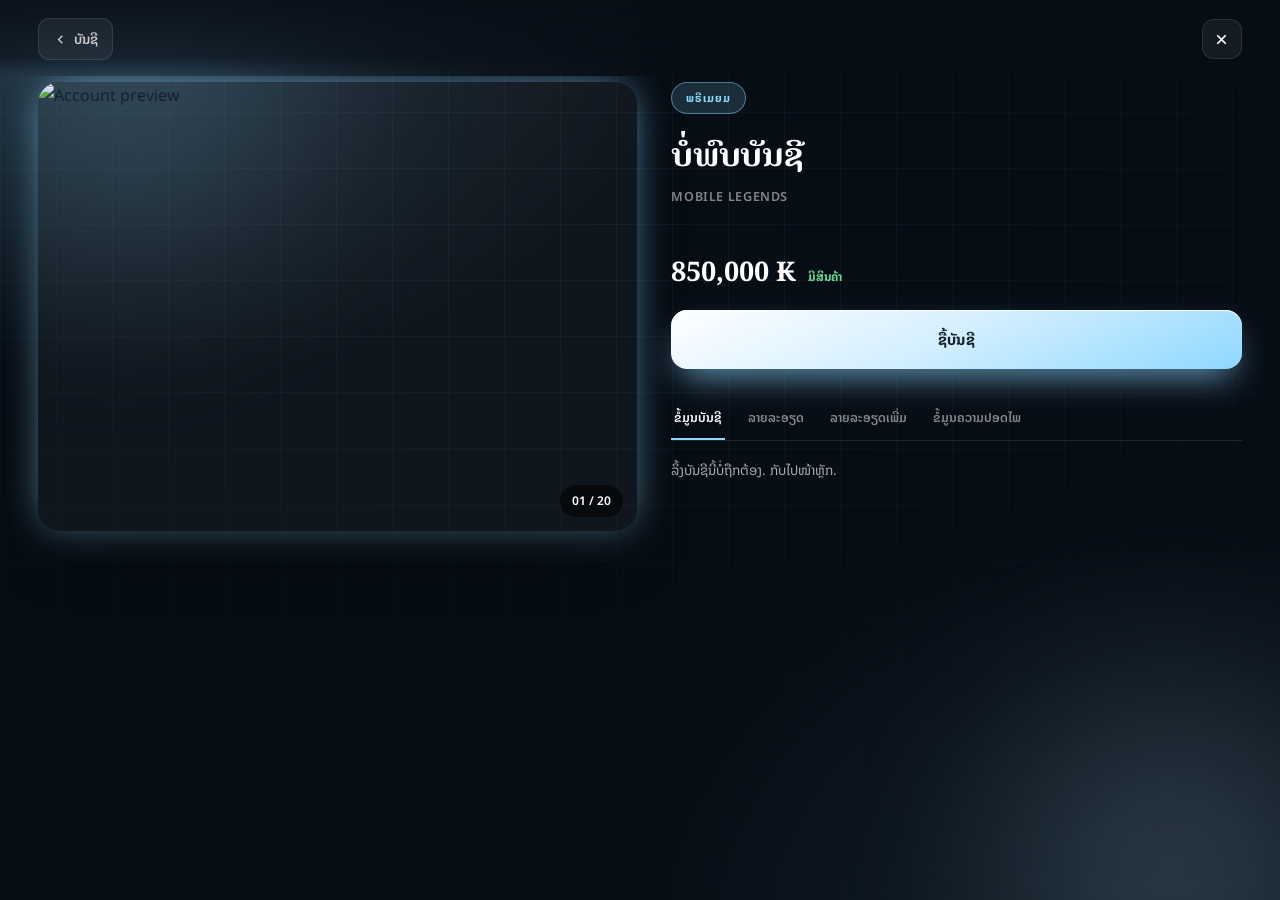
==== commit b58df4ab: "Add files via upload" ====
--- a/account-detail.html
+++ b/account-detail.html
@@ -1,12 +1,12 @@
 <!DOCTYPE html>
-<html lang="en">
+<html lang="lo">
 <head>
 <meta charset="UTF-8">
 <meta name="viewport" content="width=device-width, initial-scale=1.0, viewport-fit=cover">
-<title>Account Detail — NIMBUS</title>
+<title>ລາຍລະອຽດບັນຊີ — BEER SHOP</title>
 <link rel="preconnect" href="https://fonts.googleapis.com">
 <link rel="preconnect" href="https://fonts.gstatic.com" crossorigin>
-<link href="https://fonts.googleapis.com/css2?family=Space+Grotesk:wght@400;500;600;700&family=Inter:wght@400;500;600;700;800&display=swap" rel="stylesheet">
+<link href="https://fonts.googleapis.com/css2?family=Noto+Serif+Lao:wght@400;500;600;700&family=Noto+Sans+Lao:wght@400;500;600;700;800&display=swap" rel="stylesheet">
 <link rel="stylesheet" href="style.css">
 </head>
 <body>
@@ -19,10 +19,10 @@
   <section class="flow-step" id="stepDetail" data-step="detail">
     <header class="flow-header">
       <div class="flow-header-left">
-        <a class="flow-back" id="detailBackBtn" href="index.html"><svg viewBox="0 0 24 24" fill="none" stroke="currentColor" stroke-width="2.4" width="15" height="15"><path d="M15 6l-6 6 6 6"/></svg> Accounts</a>
+        <a class="flow-back" id="detailBackBtn" href="index.html"><svg viewBox="0 0 24 24" fill="none" stroke="currentColor" stroke-width="2.4" width="15" height="15"><path d="M15 6l-6 6 6 6"/></svg> ບັນຊີ</a>
       </div>
       <div class="flow-header-right">
-        <a class="flow-icon-btn" href="index.html" aria-label="Home"><svg viewBox="0 0 24 24" fill="none" stroke="currentColor" stroke-width="2.4"><path d="M6 6l12 12M18 6 6 18"/></svg></a>
+        <a class="flow-icon-btn" href="index.html" aria-label="ໜ້າຫຼັກ"><svg viewBox="0 0 24 24" fill="none" stroke="currentColor" stroke-width="2.4"><path d="M6 6l12 12M18 6 6 18"/></svg></a>
       </div>
     </header>
     <div class="flow-body">
@@ -32,27 +32,27 @@
             <img id="galleryMainImg" alt="Account preview" loading="eager">
             <img id="galleryMainImgNext" class="gm-right" alt="Account preview" loading="eager">
             <span class="gallery-counter" id="galleryCounter">01 / 20</span>
-            <button class="gallery-nav prev" id="galleryPrev" aria-label="Previous image">‹</button>
-            <button class="gallery-nav next" id="galleryNext" aria-label="Next image">›</button>
+            <button class="gallery-nav prev" id="galleryPrev" aria-label="ຮູບກ່ອນໜ້າ">‹</button>
+            <button class="gallery-nav next" id="galleryNext" aria-label="ຮູບຖັດໄປ">›</button>
           </div>
           <div class="gallery-thumbs" id="galleryThumbs"></div>
         </div>
         <div class="detail-info">
-          <span class="detail-badge" id="detailBadge">PREMIUM</span>
-          <h2 class="detail-title" id="detailTitle">Account #001</h2>
+          <span class="detail-badge" id="detailBadge">ພຣີເມຍມ</span>
+          <h2 class="detail-title" id="detailTitle">ບັນຊີ #001</h2>
           <span class="detail-game" id="detailGame">Mobile Legends</span>
           <div class="detail-stats" id="detailStats"></div>
           <div class="detail-price-row">
             <div class="detail-price" id="detailPrice">850,000 ₭</div>
-            <span class="detail-stock in" id="detailStock">IN STOCK</span>
+            <span class="detail-stock in" id="detailStock">ມີສິນຄ້າ</span>
           </div>
-          <button class="detail-buy" id="detailBuyBtn">BUY ACCOUNT</button>
+          <button class="detail-buy" id="detailBuyBtn">ຊື້ບັນຊີ</button>
           <div class="detail-tabs">
             <div class="detail-tab-nav" id="detailTabNav">
-              <button class="tab-btn active" data-tab="info">Account Information</button>
-              <button class="tab-btn" data-tab="desc">Description</button>
-              <button class="tab-btn" data-tab="details">Details</button>
-              <button class="tab-btn" data-tab="safety">Safety Information</button>
+              <button class="tab-btn active" data-tab="info">ຂໍ້ມູນບັນຊີ</button>
+              <button class="tab-btn" data-tab="desc">ລາຍລະອຽດ</button>
+              <button class="tab-btn" data-tab="details">ລາຍລະອຽດເພີ່ມ</button>
+              <button class="tab-btn" data-tab="safety">ຂໍ້ມູນຄວາມປອດໄພ</button>
             </div>
             <div id="detailTabPanels"></div>
           </div>
@@ -66,26 +66,26 @@
 <div class="image-viewer" id="imageViewer" role="dialog" aria-modal="true" aria-hidden="true">
   <div class="viewer-top">
     <span class="viewer-counter" id="viewerCounter">01 / 20</span>
-    <button class="viewer-close" id="viewerClose">× Close</button>
+    <button class="viewer-close" id="viewerClose">× ປິດ</button>
   </div>
-  <button class="viewer-nav prev" id="viewerPrev" aria-label="Previous image">‹</button>
+  <button class="viewer-nav prev" id="viewerPrev" aria-label="ຮູບກ່ອນໜ້າ">‹</button>
   <div class="viewer-stage" id="viewerStage">
     <img id="viewerImg" alt="Account image" draggable="false">
   </div>
-  <button class="viewer-nav next" id="viewerNext" aria-label="Next image">›</button>
+  <button class="viewer-nav next" id="viewerNext" aria-label="ຮູບຖັດໄປ">›</button>
 </div>
 
 <!-- PURCHASE CONFIRMATION -->
 <div class="purchase-confirm" id="purchaseConfirm" role="dialog" aria-modal="true" aria-hidden="true">
   <div class="pc-backdrop" id="pcBackdrop"></div>
   <div class="pc-panel">
-    <h3>Are you sure you want to purchase this account?</h3>
-    <div class="pc-row"><span>Account</span><b id="pcAccount">—</b></div>
-    <div class="pc-row"><span>Price</span><b id="pcPrice">—</b></div>
-    <div class="pc-row"><span>Stock</span><b id="pcStock">—</b></div>
+    <h3>ທ່ານແນ່ໃຈບໍ່ວ່າຕ້ອງການຊື້ບັນຊີນີ້?</h3>
+    <div class="pc-row"><span>ບັນຊີ</span><b id="pcAccount">—</b></div>
+    <div class="pc-row"><span>ລາຄາ</span><b id="pcPrice">—</b></div>
+    <div class="pc-row"><span>ສະຕັອກ</span><b id="pcStock">—</b></div>
     <div class="pc-actions">
-      <button class="pc-btn pc-cancel" id="pcCancel">Cancel</button>
-      <button class="pc-btn pc-confirm" id="pcConfirm">Confirm Purchase</button>
+      <button class="pc-btn pc-cancel" id="pcCancel">ຍົກເລີກ</button>
+      <button class="pc-btn pc-confirm" id="pcConfirm">ຢືນຢັນການຊື້</button>
     </div>
   </div>
 </div>
@@ -93,7 +93,7 @@
 <!-- PURCHASE TOAST -->
 <div class="flow-toast" id="flowToast">
   <svg viewBox="0 0 24 24" fill="none" stroke="currentColor" stroke-width="2.4"><path d="M20 6 9 17l-5-5"/></svg>
-  <span id="flowToastText">Purchase successful!</span>
+  <span id="flowToastText">ຊື້ສຳເລັດແລ້ວ!</span>
 </div>
 
 <script src="flow-data.js"></script>
--- a/style.css
+++ b/style.css
@@ -20,7 +20,7 @@
   *{ margin:0; padding:0; box-sizing:border-box; }
   html{ scroll-behavior:smooth; }
   body{
-    font-family:'Inter', sans-serif;
+    font-family:'Noto Sans Lao', sans-serif;
     background: var(--soft-white);
     color: var(--text-primary);
     overflow-x:hidden;
@@ -29,7 +29,7 @@
   ::selection{ background: var(--sky); color:var(--dark-1); }
 
   h1,h2,h3, .display{
-    font-family:'Space Grotesk', sans-serif;
+    font-family:'Noto Serif Lao', serif;
     letter-spacing:-0.02em;
   }
 
@@ -95,7 +95,7 @@
     backdrop-filter: blur(26px) saturate(180%);
   }
   .nav-left{ display:flex; align-items:center; gap:38px; }
-  .logo{ display:flex; align-items:center; gap:9px; font-family:'Space Grotesk',sans-serif; font-weight:700; font-size:19px; letter-spacing:-0.01em; }
+  .logo{ display:flex; align-items:center; gap:9px; font-family:'Noto Serif Lao',serif; font-weight:700; font-size:19px; letter-spacing:-0.01em; }
   .logo-mark{
     width:30px; height:30px; border-radius:9px;
     background: linear-gradient(145deg, #ffffff, #BFEAFF 55%, #8FD8FF);
@@ -405,7 +405,7 @@
     border:1px solid color-mix(in srgb, var(--cs-accent, var(--sky)) 45%, transparent);
     opacity:0; animation: csFadeUp .5s var(--ease) .1s forwards;
   }
-  .cs-title{ font-family:'Space Grotesk',sans-serif; font-size:28px; font-weight:700; color:#fff; margin-bottom:6px;
+  .cs-title{ font-family:'Noto Serif Lao',serif; font-size:28px; font-weight:700; color:#fff; margin-bottom:6px;
     opacity:0; animation: csFadeUp .5s var(--ease) .16s forwards; }
   .cs-subtitle{ font-size:14px; color:rgba(255,255,255,0.55); max-width:420px; margin:0 auto;
     opacity:0; animation: csFadeUp .5s var(--ease) .22s forwards; }
@@ -417,7 +417,7 @@
     background: rgba(255,255,255,0.04); border:1px solid rgba(255,255,255,0.08);
     opacity:0; transform:translateY(20px); animation: csFadeUp .45s var(--ease) forwards;
   }
-  .cs-stat b{ display:block; font-family:'Space Grotesk',sans-serif; font-size:19px; color:#fff; margin-bottom:3px; }
+  .cs-stat b{ display:block; font-family:'Noto Serif Lao',serif; font-size:19px; color:#fff; margin-bottom:3px; }
   .cs-stat span{ font-size:10.5px; color:rgba(255,255,255,0.5); text-transform:uppercase; letter-spacing:0.06em; }
 
   .cs-section-label{
@@ -523,7 +523,7 @@
   .p-cat{ font-size:11.5px; color:var(--text-muted); text-transform:uppercase; letter-spacing:0.05em; font-weight:600; }
   .p-name{ font-size:15.5px; font-weight:600; margin:5px 0 10px; }
   .p-foot{ display:flex; align-items:center; justify-content:space-between; }
-  .p-price{ font-family:'Space Grotesk',sans-serif; font-weight:700; font-size:17px; }
+  .p-price{ font-family:'Noto Serif Lao',serif; font-weight:700; font-size:17px; }
   .p-stock{ font-size:11px; color:#4fae6f; font-weight:600; }
   .buy-btn{
     width:38px; height:38px; border-radius:11px; flex-shrink:0;
@@ -654,9 +654,9 @@
     background:rgba(255,255,255,0.9); color:#2f8fc2; border:1px solid rgba(143,216,255,0.5);
   }
   .stack-cat{ font-size:12.5px; color:var(--text-muted); text-transform:uppercase; letter-spacing:0.05em; font-weight:600; padding:0 20px; }
-  .stack-name{ font-size:21px; font-weight:700; margin:6px 0 0; font-family:'Space Grotesk',sans-serif; line-height:1.25; padding:0 20px; }
+  .stack-name{ font-size:21px; font-weight:700; margin:6px 0 0; font-family:'Noto Serif Lao',serif; line-height:1.25; padding:0 20px; }
   .stack-cta{ display:flex; align-items:center; justify-content:space-between; margin-top:auto; padding:14px 20px 20px; }
-  .stack-price{ font-family:'Space Grotesk',sans-serif; font-weight:700; font-size:23px; }
+  .stack-price{ font-family:'Noto Serif Lao',serif; font-weight:700; font-size:23px; }
   .stack-stock{ font-size:12.5px; color:#4fae6f; font-weight:600; display:block; margin-top:2px; }
   .stack-buy{
     padding:12px 22px; border-radius:13px; font-weight:600; font-size:14.5px;
@@ -841,7 +841,7 @@
     box-shadow: 0 14px 30px -12px var(--flow-accent, var(--sky));
   }
   .flow-icon svg{ width:20px; height:20px; color:#fff; }
-  .flow-header-info h2{ font-size:clamp(17px,2.1vw,23px); color:#fff; font-weight:700; line-height:1.2; font-family:'Space Grotesk',sans-serif; letter-spacing:-0.01em; }
+  .flow-header-info h2{ font-size:clamp(17px,2.1vw,23px); color:#fff; font-weight:700; line-height:1.2; font-family:'Noto Serif Lao',serif; letter-spacing:-0.01em; }
   .flow-header-info p{ font-size:12px; color:rgba(255,255,255,0.5); margin-top:2px; }
   .flow-header-right{ display:flex; align-items:center; gap:8px; flex-shrink:0; }
   .flow-icon-btn{
@@ -907,7 +907,7 @@
   .game-card-sweep{ position:absolute; inset:0; background:linear-gradient(120deg, transparent 30%, rgba(255,255,255,0.28) 48%, transparent 66%); transform:translateX(-120%); z-index:1; }
   .game-card:hover .game-card-sweep{ animation: sweep 1.1s var(--ease); }
   .game-card-overlay{ position:absolute; left:0; right:0; bottom:0; z-index:2; padding:16px 18px 18px; }
-  .game-card-name{ color:#fff; font-weight:700; font-size:16.5px; font-family:'Space Grotesk',sans-serif; letter-spacing:-0.01em; }
+  .game-card-name{ color:#fff; font-weight:700; font-size:16.5px; font-family:'Noto Serif Lao',serif; letter-spacing:-0.01em; }
   .game-card-count{ color:rgba(255,255,255,0.6); font-size:11.5px; margin-top:3px; text-transform:uppercase; letter-spacing:0.03em; }
   .game-card-explore{ display:inline-flex; align-items:center; gap:5px; margin-top:11px; font-size:12px; font-weight:700; letter-spacing:0.03em; color:var(--game-accent,var(--sky)); transition: gap .25s var(--ease); }
   .game-card:hover .game-card-explore{ gap:8px; }
@@ -938,11 +938,11 @@
   .account-media-stock.in{ color:#8ff0ae; background:rgba(15,30,20,0.6); }
   .account-media-stock.out{ color:#ff9d9d; background:rgba(35,15,15,0.6); }
   .account-body{ padding:14px 16px 16px; }
-  .account-title{ color:#fff; font-weight:700; font-size:14.5px; font-family:'Space Grotesk',sans-serif; }
+  .account-title{ color:#fff; font-weight:700; font-size:14.5px; font-family:'Noto Serif Lao',serif; }
   .account-stats{ display:flex; gap:9px; flex-wrap:wrap; margin:9px 0 13px; }
   .account-stats span{ font-size:11px; color:rgba(255,255,255,0.55); background:rgba(255,255,255,0.05); border:1px solid rgba(255,255,255,0.08); padding:4px 9px; border-radius:8px; }
   .account-foot{ display:flex; align-items:center; justify-content:space-between; }
-  .account-price{ color:#fff; font-weight:700; font-size:15.5px; font-family:'Space Grotesk',sans-serif; }
+  .account-price{ color:#fff; font-weight:700; font-size:15.5px; font-family:'Noto Serif Lao',serif; }
   .account-view{ display:flex; align-items:center; gap:4px; font-size:12px; font-weight:700; color:var(--flow-accent,var(--sky)); }
   .flow-empty{ grid-column:1/-1; text-align:center; padding:60px 20px; color:rgba(255,255,255,0.45); font-size:14px; }
 
@@ -980,14 +980,14 @@
 
   .detail-info{ color:#fff; padding-bottom:20px; }
   .detail-badge{ display:inline-block; font-size:11px; font-weight:700; letter-spacing:0.08em; text-transform:uppercase; padding:6px 14px; border-radius:100px; color:var(--flow-accent,var(--sky)); background: color-mix(in srgb, var(--flow-accent,var(--sky)) 16%, transparent); border:1px solid color-mix(in srgb, var(--flow-accent,var(--sky)) 45%, transparent); margin-bottom:14px; }
-  .detail-title{ font-size:clamp(24px,3vw,32px); font-weight:700; font-family:'Space Grotesk',sans-serif; letter-spacing:-0.01em; }
+  .detail-title{ font-size:clamp(24px,3vw,32px); font-weight:700; font-family:'Noto Serif Lao',serif; letter-spacing:-0.01em; }
   .detail-game{ display:block; margin-top:5px; color:rgba(255,255,255,0.5); font-size:12.5px; text-transform:uppercase; letter-spacing:0.05em; font-weight:600; }
   .detail-stats{ display:grid; grid-template-columns:repeat(3,1fr); gap:10px; margin:22px 0 20px; }
   .detail-stat{ padding:14px 8px; border-radius:14px; text-align:center; background:rgba(255,255,255,0.05); border:1px solid rgba(255,255,255,0.09); }
-  .detail-stat b{ display:block; font-size:18px; font-family:'Space Grotesk',sans-serif; }
+  .detail-stat b{ display:block; font-size:18px; font-family:'Noto Serif Lao',serif; }
   .detail-stat span{ font-size:10px; color:rgba(255,255,255,0.5); text-transform:uppercase; letter-spacing:0.05em; }
   .detail-price-row{ display:flex; align-items:baseline; gap:12px; margin-bottom:16px; }
-  .detail-price{ font-size:27px; font-weight:700; font-family:'Space Grotesk',sans-serif; }
+  .detail-price{ font-size:27px; font-weight:700; font-family:'Noto Serif Lao',serif; }
   .detail-stock{ font-size:12px; font-weight:700; }
   .detail-stock.in{ color:#6bd68f; } .detail-stock.out{ color:#ff9d9d; }
   .detail-buy{
@@ -1075,7 +1075,7 @@
     transition: transform .35s var(--ease), opacity .3s var(--ease);
   }
   .purchase-confirm.open .pc-panel{ transform:scale(1) translateY(0); opacity:1; }
-  .pc-panel h3{ color:#fff; font-size:17px; line-height:1.45; margin-bottom:20px; font-family:'Space Grotesk',sans-serif; font-weight:700; }
+  .pc-panel h3{ color:#fff; font-size:17px; line-height:1.45; margin-bottom:20px; font-family:'Noto Serif Lao',serif; font-weight:700; }
   .pc-row{ display:flex; justify-content:space-between; align-items:center; padding:11px 0; border-bottom:1px solid rgba(255,255,255,0.08); font-size:13.5px; color:rgba(255,255,255,0.6); }
   .pc-row:last-of-type{ border-bottom:none; }
   .pc-row b{ color:#fff; font-weight:600; text-align:right; }
